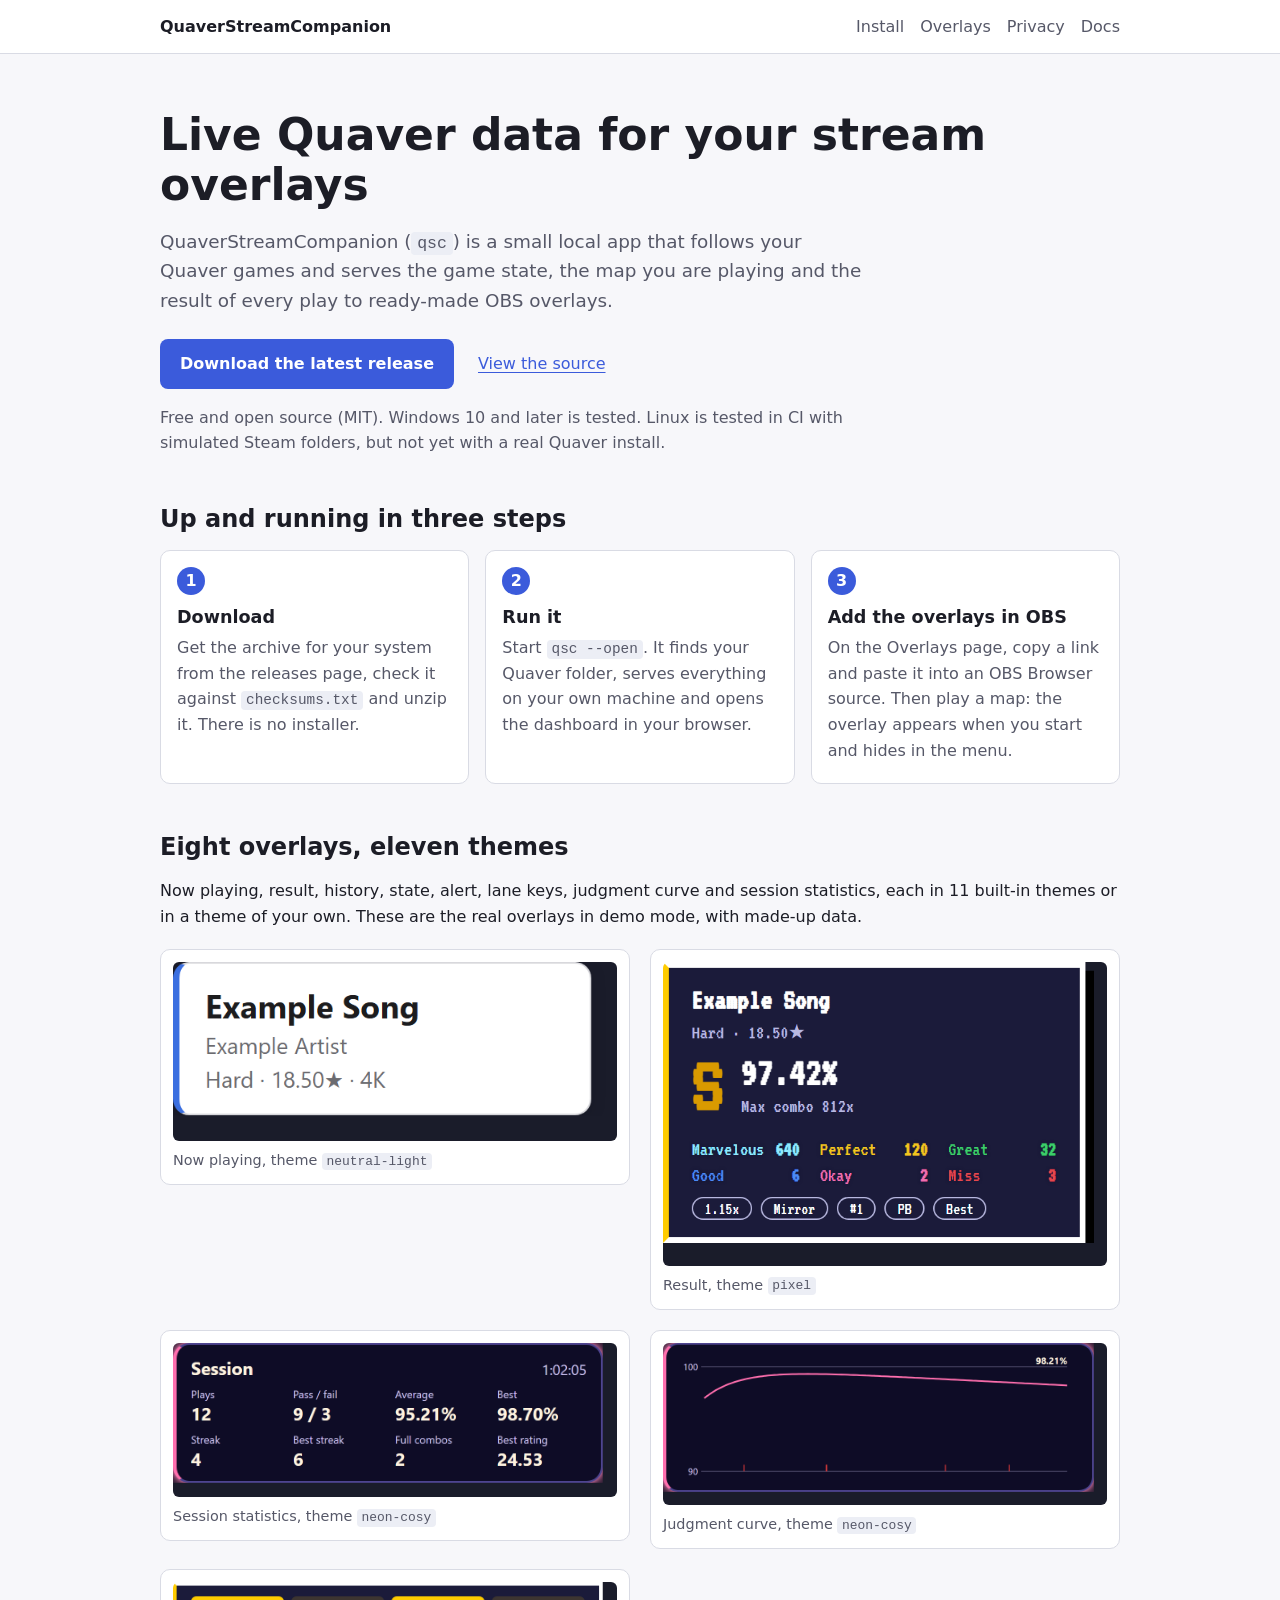
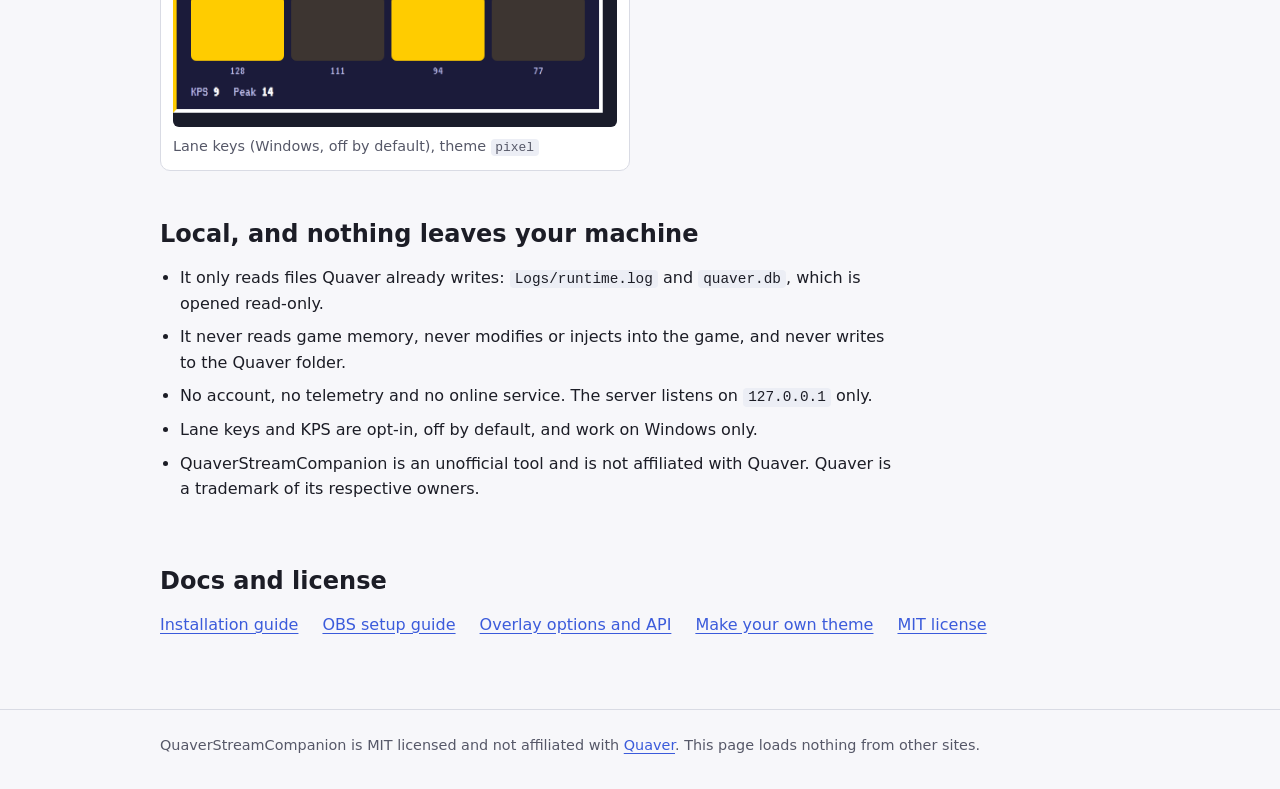
==== site/index.html @ 5524ccb4 "docs: add a landing page" ====
<!doctype html>
<html lang="en">
<head>
<meta charset="utf-8">
<meta name="viewport" content="width=device-width, initial-scale=1">
<meta name="color-scheme" content="light dark">
<title>QuaverStreamCompanion</title>
<meta name="description" content="Live Quaver data for your stream overlays, read from the files the game already writes. Local, no account, no telemetry.">
<link rel="icon" href="data:,">
<link rel="stylesheet" href="style.css">
</head>
<body>
<a class="skip" href="#main">Skip to the content</a>

<header class="top">
  <div class="wrap bar">
    <a class="brand" href="#top">QuaverStreamCompanion</a>
    <nav aria-label="Page sections">
      <a href="#install">Install</a>
      <a href="#overlays">Overlays</a>
      <a href="#privacy">Privacy</a>
      <a href="#docs">Docs</a>
    </nav>
  </div>
</header>

<main id="main">
  <section class="hero wrap" id="top">
    <h1>Live Quaver data for your stream overlays</h1>
    <p class="lead">QuaverStreamCompanion (<code>qsc</code>) is a small local app that follows your Quaver games and serves the game state, the map you are playing and the result of every play to ready-made OBS overlays.</p>
    <p class="actions">
      <a class="button" href="https://github.com/kushiemoon-dev/quaver-stream-companion/releases/latest">Download the latest release</a>
      <a href="https://github.com/kushiemoon-dev/quaver-stream-companion">View the source</a>
    </p>
    <p class="note">Free and open source (MIT). Windows 10 and later is tested. Linux is tested in CI with simulated Steam folders, but not yet with a real Quaver install.</p>
  </section>

  <section class="wrap" id="install" aria-labelledby="install-title">
    <h2 id="install-title">Up and running in three steps</h2>
    <ol class="steps">
      <li>
        <h3>Download</h3>
        <p>Get the archive for your system from the releases page, check it against <code>checksums.txt</code> and unzip it. There is no installer.</p>
      </li>
      <li>
        <h3>Run it</h3>
        <p>Start <code>qsc --open</code>. It finds your Quaver folder, serves everything on your own machine and opens the dashboard in your browser.</p>
      </li>
      <li>
        <h3>Add the overlays in OBS</h3>
        <p>On the Overlays page, copy a link and paste it into an OBS Browser source. Then play a map: the overlay appears when you start and hides in the menu.</p>
      </li>
    </ol>
  </section>

  <section class="wrap" id="overlays" aria-labelledby="overlays-title">
    <h2 id="overlays-title">Eight overlays, eleven themes</h2>
    <p>Now playing, result, history, state, alert, lane keys, judgment curve and session statistics, each in 11 built-in themes or in a theme of your own. These are the real overlays in demo mode, with made-up data.</p>
    <div class="gallery">
      <figure>
        <img src="img/now-playing-neutral-light.png" width="552" height="222" loading="lazy" alt="The now playing overlay in the neutral light theme: a white card with the song title Example Song, the artist Example Artist, and the line Hard, 18.50 stars, 4K.">
        <figcaption>Now playing, theme <code>neutral-light</code></figcaption>
      </figure>
      <figure>
        <img src="img/result-pixel.png" width="618" height="422" loading="lazy" alt="The result overlay in the pixel theme: grade S, accuracy 97.42 percent, max combo 812x, the count of each judgment and chips for rate, mod, rank, personal best and best.">
        <figcaption>Result, theme <code>pixel</code></figcaption>
      </figure>
      <figure>
        <img src="img/session-neon-cosy.png" width="992" height="346" loading="lazy" alt="The session overlay in the neon cosy theme: a dark violet card with 12 plays, 9 passes and 3 fails, average accuracy 95.21 percent, best accuracy 98.70 percent, streaks, full combos and best rating.">
        <figcaption>Session statistics, theme <code>neon-cosy</code></figcaption>
      </figure>
      <figure>
        <img src="img/curve-neon-cosy.png" width="1072" height="392" loading="lazy" alt="The judgment curve overlay in the neon cosy theme: a line chart of accuracy over the map with a dashed line at the average and the final value highlighted.">
        <figcaption>Judgment curve, theme <code>neon-cosy</code></figcaption>
      </figure>
      <figure>
        <img src="img/keys-pixel.png" width="992" height="324" loading="lazy" alt="The lane keys overlay in the pixel theme: four lane bars, two lit, with a press counter under each lane and the keys per second and peak values.">
        <figcaption>Lane keys (Windows, off by default), theme <code>pixel</code></figcaption>
      </figure>
    </div>
  </section>

  <section class="wrap" id="privacy" aria-labelledby="privacy-title">
    <h2 id="privacy-title">Local, and nothing leaves your machine</h2>
    <ul class="facts">
      <li>It only reads files Quaver already writes: <code>Logs/runtime.log</code> and <code>quaver.db</code>, which is opened read-only.</li>
      <li>It never reads game memory, never modifies or injects into the game, and never writes to the Quaver folder.</li>
      <li>No account, no telemetry and no online service. The server listens on <code>127.0.0.1</code> only.</li>
      <li>Lane keys and KPS are opt-in, off by default, and work on Windows only.</li>
      <li>QuaverStreamCompanion is an unofficial tool and is not affiliated with Quaver. Quaver is a trademark of its respective owners.</li>
    </ul>
  </section>

  <section class="wrap" id="docs" aria-labelledby="docs-title">
    <h2 id="docs-title">Docs and license</h2>
    <ul class="links">
      <li><a href="https://github.com/kushiemoon-dev/quaver-stream-companion/blob/main/docs/INSTALL.md">Installation guide</a></li>
      <li><a href="https://github.com/kushiemoon-dev/quaver-stream-companion/blob/main/docs/OBS.md">OBS setup guide</a></li>
      <li><a href="https://github.com/kushiemoon-dev/quaver-stream-companion/blob/main/docs/OVERLAYS.md">Overlay options and API</a></li>
      <li><a href="https://github.com/kushiemoon-dev/quaver-stream-companion/blob/main/docs/THEMES.md">Make your own theme</a></li>
      <li><a href="https://github.com/kushiemoon-dev/quaver-stream-companion/blob/main/LICENSE">MIT license</a></li>
    </ul>
  </section>
</main>

<footer class="foot">
  <div class="wrap">
    <p>QuaverStreamCompanion is MIT licensed and not affiliated with <a href="https://quavergame.com">Quaver</a>. This page loads nothing from other sites.</p>
  </div>
</footer>
</body>
</html>
---- site/style.css ----
:root {
  --bg: #f7f7fa;
  --surface: #ffffff;
  --text: #1c1d26;
  --muted: #565868;
  --line: #d9dbe4;
  --accent: #3b5bdb;
  --accent-text: #ffffff;
  --focus: #b45309;
  --code-bg: #eceef5;
}

@media (prefers-color-scheme: dark) {
  :root {
    --bg: #14151f;
    --surface: #1d1f2d;
    --text: #ececf3;
    --muted: #a9acc0;
    --line: #34374a;
    --accent: #8ea2ff;
    --accent-text: #11121a;
    --focus: #fbbf24;
    --code-bg: #272a3c;
  }
}

* { box-sizing: border-box; }

html { scroll-behavior: smooth; }

@media (prefers-reduced-motion: reduce) {
  html { scroll-behavior: auto; }
}

body {
  margin: 0;
  background: var(--bg);
  color: var(--text);
  font: 1rem/1.6 system-ui, -apple-system, "Segoe UI", Roboto, sans-serif;
}

.wrap {
  width: 100%;
  max-width: 62rem;
  margin: 0 auto;
  padding-left: 16px;
  padding-right: 16px;
}

a { color: var(--accent); text-underline-offset: 3px; }

a:focus-visible {
  outline: 3px solid var(--focus);
  outline-offset: 3px;
  border-radius: 4px;
}

code {
  background: var(--code-bg);
  border-radius: 4px;
  padding: 0.1em 0.35em;
  font: 0.9em ui-monospace, "Cascadia Mono", Consolas, monospace;
  overflow-wrap: anywhere;
}

.skip {
  position: absolute;
  left: 16px;
  top: -4rem;
  background: var(--surface);
  color: var(--text);
  padding: 0.5rem 0.75rem;
  border: 2px solid var(--accent);
  border-radius: 6px;
  z-index: 10;
}

.skip:focus { top: 8px; }

.top { border-bottom: 1px solid var(--line); background: var(--surface); }

.bar {
  display: flex;
  flex-wrap: wrap;
  align-items: center;
  justify-content: space-between;
  gap: 0.25rem 1.5rem;
  padding-top: 0.5rem;
  padding-bottom: 0.5rem;
}

.brand { color: var(--text); font-weight: 700; text-decoration: none; }

.top nav { display: flex; flex-wrap: wrap; gap: 0.25rem 1rem; }

.top nav a { color: var(--muted); text-decoration: none; padding: 0.35rem 0; }

.top nav a:hover { color: var(--text); text-decoration: underline; }

section { padding-top: 2.5rem; padding-bottom: 0.5rem; }

.hero { padding-top: 3.5rem; }

h1 { font-size: clamp(1.75rem, 6vw, 2.75rem); line-height: 1.15; margin: 0 0 1rem; }

h2 { font-size: 1.5rem; line-height: 1.25; margin: 0 0 0.75rem; }

h3 { font-size: 1.1rem; margin: 0 0 0.25rem; }

.lead { font-size: 1.15rem; max-width: 44rem; color: var(--muted); margin: 0 0 1.5rem; }

.actions { display: flex; flex-wrap: wrap; align-items: center; gap: 0.75rem 1.5rem; margin: 0 0 1rem; }

a.button {
  display: inline-block;
  background: var(--accent);
  color: var(--accent-text);
  font-weight: 700;
  text-decoration: none;
  padding: 0.75rem 1.25rem;
  border-radius: 8px;
}

a.button:hover { filter: brightness(1.1); }

.note { color: var(--muted); max-width: 44rem; margin: 0; }

.steps {
  list-style: none;
  counter-reset: step;
  display: grid;
  grid-template-columns: repeat(auto-fit, minmax(min(100%, 15rem), 1fr));
  gap: 1rem;
  padding: 0;
  margin: 1rem 0 0;
}

.steps li {
  counter-increment: step;
  background: var(--surface);
  border: 1px solid var(--line);
  border-radius: 10px;
  padding: 1rem 1rem 0.5rem;
}

.steps li::before {
  content: counter(step);
  display: inline-block;
  width: 1.75rem;
  height: 1.75rem;
  line-height: 1.75rem;
  text-align: center;
  font-weight: 700;
  border-radius: 50%;
  background: var(--accent);
  color: var(--accent-text);
  margin-bottom: 0.5rem;
}

.steps p { margin: 0 0 0.75rem; color: var(--muted); }

.gallery {
  display: grid;
  grid-template-columns: repeat(auto-fit, minmax(min(100%, 20rem), 1fr));
  gap: 1.25rem;
  margin: 1.25rem 0 0;
}

.gallery figure {
  margin: 0;
  align-self: start;
  background: var(--surface);
  border: 1px solid var(--line);
  border-radius: 10px;
  padding: 0.75rem;
}

.gallery img { display: block; width: 100%; height: auto; border-radius: 6px; }

.gallery figcaption { color: var(--muted); font-size: 0.9rem; padding-top: 0.5rem; }

.facts { padding-left: 1.25rem; max-width: 46rem; }

.facts li { margin-bottom: 0.5rem; }

.links { list-style: none; padding: 0; display: flex; flex-wrap: wrap; gap: 0.5rem 1.5rem; }

.foot { margin-top: 3rem; border-top: 1px solid var(--line); padding: 1.5rem 0 2rem; color: var(--muted); font-size: 0.9rem; }

.foot p { margin: 0; }
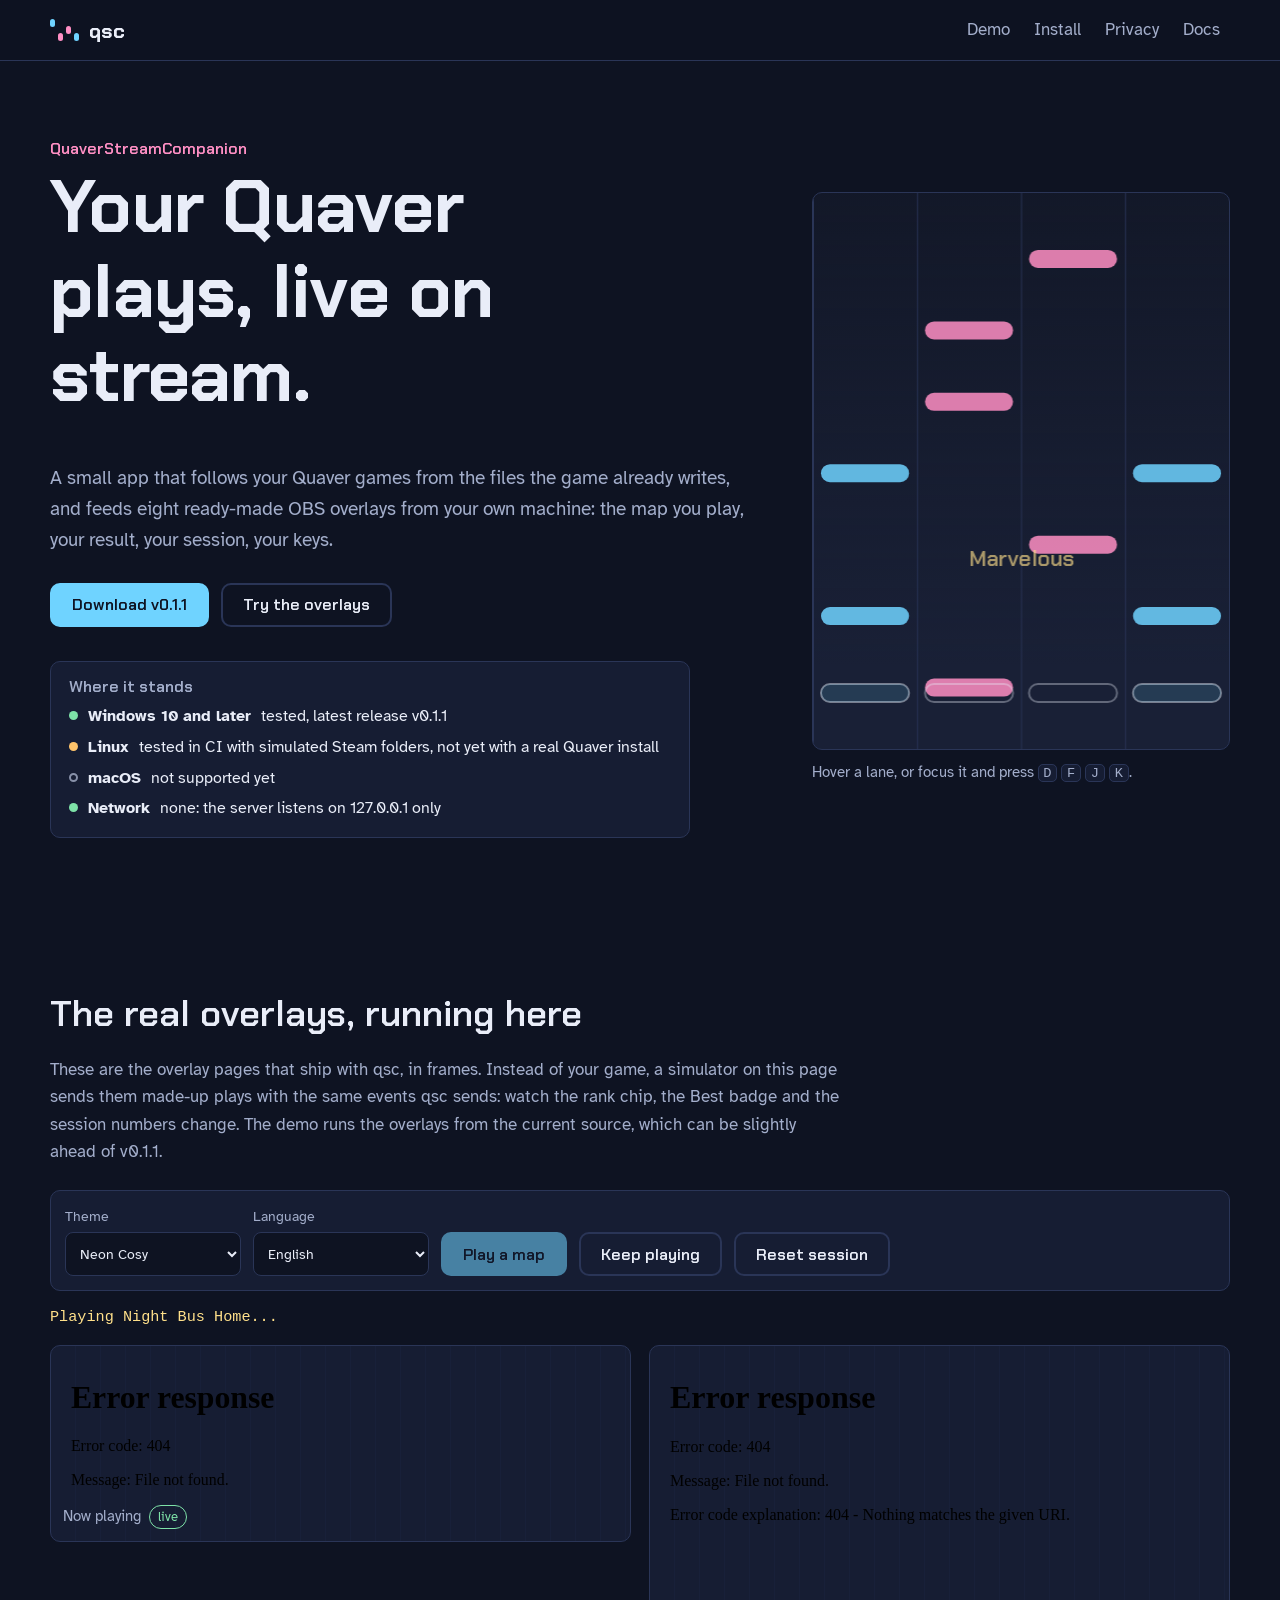
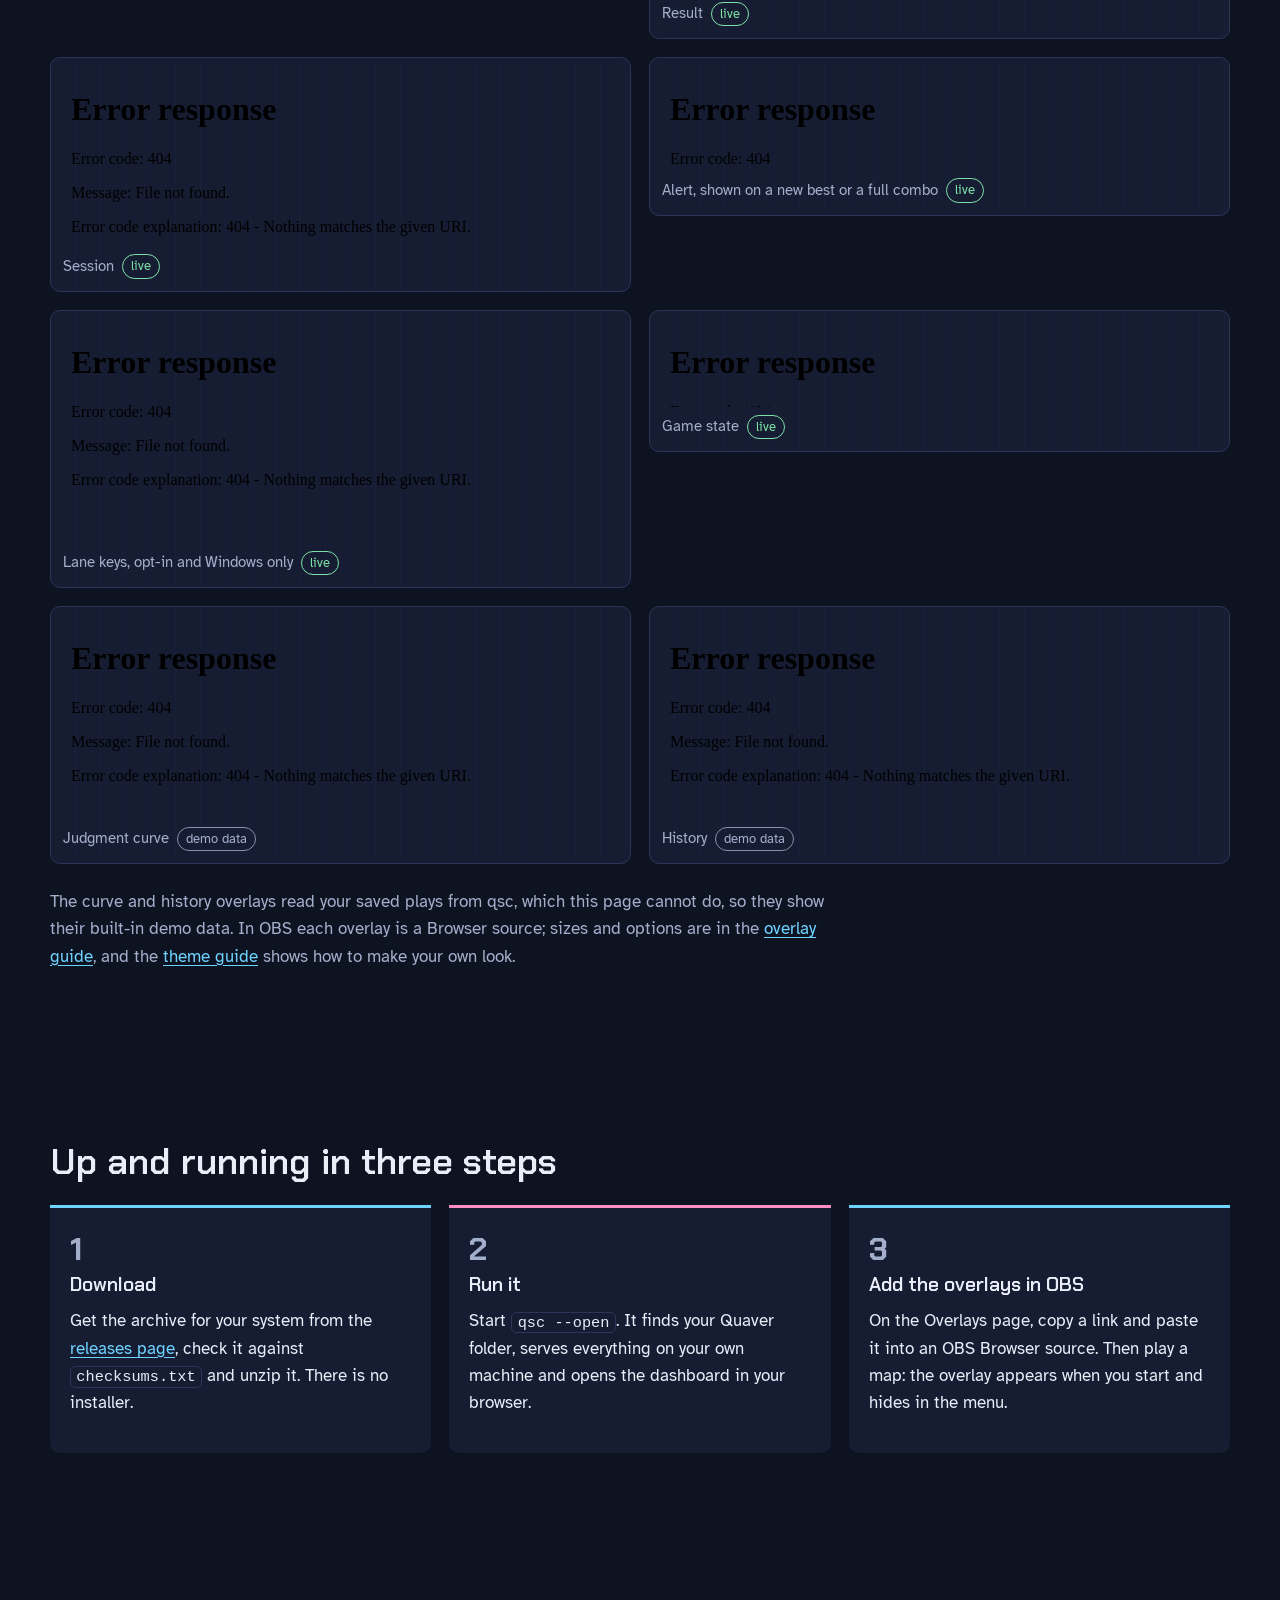
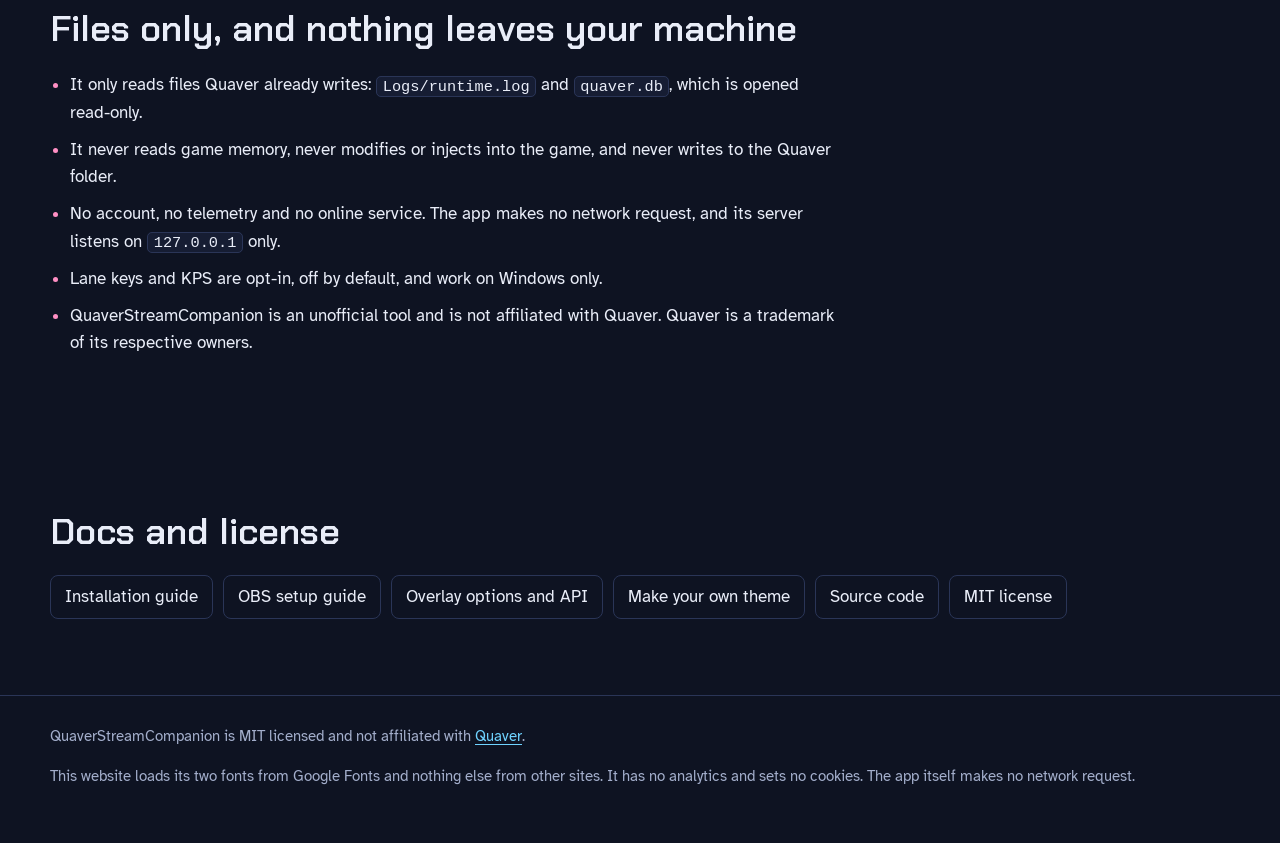
==== commit 259251f2: "docs: redesign the landing page with a live overlay demo" ====
--- a/site/index.html
+++ b/site/index.html
@@ -3,10 +3,14 @@
 <head>
 <meta charset="utf-8">
 <meta name="viewport" content="width=device-width, initial-scale=1">
-<meta name="color-scheme" content="light dark">
+<meta name="color-scheme" content="dark">
+<meta name="theme-color" content="#0e1322">
 <title>QuaverStreamCompanion</title>
 <meta name="description" content="Live Quaver data for your stream overlays, read from the files the game already writes. Local, no account, no telemetry.">
 <link rel="icon" href="data:,">
+<link rel="preconnect" href="https://fonts.googleapis.com">
+<link rel="preconnect" href="https://fonts.gstatic.com" crossorigin>
+<link rel="stylesheet" href="https://fonts.googleapis.com/css2?family=Atkinson+Hyperlegible:wght@400;700&amp;family=Chakra+Petch:wght@500;600;700&amp;display=swap">
 <link rel="stylesheet" href="style.css">
 </head>
 <body>
@@ -14,10 +18,10 @@
 
 <header class="top">
   <div class="wrap bar">
-    <a class="brand" href="#top">QuaverStreamCompanion</a>
+    <a class="brand" href="#top" aria-label="QuaverStreamCompanion, back to the top"><span class="mark" aria-hidden="true"><i></i><i></i><i></i><i></i></span>qsc</a>
     <nav aria-label="Page sections">
+      <a href="#demo">Demo</a>
       <a href="#install">Install</a>
-      <a href="#overlays">Overlays</a>
       <a href="#privacy">Privacy</a>
       <a href="#docs">Docs</a>
     </nav>
@@ -25,14 +29,98 @@
 </header>
 
 <main id="main">
-  <section class="hero wrap" id="top">
-    <h1>Live Quaver data for your stream overlays</h1>
-    <p class="lead">QuaverStreamCompanion (<code>qsc</code>) is a small local app that follows your Quaver games and serves the game state, the map you are playing and the result of every play to ready-made OBS overlays.</p>
-    <p class="actions">
-      <a class="button" href="https://github.com/kushiemoon-dev/quaver-stream-companion/releases/latest">Download the latest release</a>
-      <a href="https://github.com/kushiemoon-dev/quaver-stream-companion">View the source</a>
-    </p>
-    <p class="note">Free and open source (MIT). Windows 10 and later is tested. Linux is tested in CI with simulated Steam folders, but not yet with a real Quaver install.</p>
+  <section class="hero wrap" id="top" aria-labelledby="hero-title">
+    <div class="hero-text">
+      <p class="name">QuaverStreamCompanion</p>
+      <h1 id="hero-title">Your Quaver plays, live on stream.</h1>
+      <p class="lead">A small app that follows your Quaver games from the files the game already writes, and feeds eight ready-made OBS overlays from your own machine: the map you play, your result, your session, your keys.</p>
+      <p class="actions">
+        <a class="button" href="https://github.com/kushiemoon-dev/quaver-stream-companion/releases/latest">Download v0.1.1</a>
+        <a class="button ghost" href="#demo">Try the overlays</a>
+      </p>
+      <div class="board" role="group" aria-labelledby="board-title">
+        <h2 id="board-title">Where it stands</h2>
+        <ul>
+          <li><span class="dot ok" aria-hidden="true"></span><b>Windows 10 and later</b> tested, latest release v0.1.1</li>
+          <li><span class="dot warn" aria-hidden="true"></span><b>Linux</b> tested in CI with simulated Steam folders, not yet with a real Quaver install</li>
+          <li><span class="dot off" aria-hidden="true"></span><b>macOS</b> not supported yet</li>
+          <li><span class="dot ok" aria-hidden="true"></span><b>Network</b> none: the server listens on 127.0.0.1 only</li>
+        </ul>
+      </div>
+    </div>
+    <figure class="field">
+      <canvas id="lanes" width="360" height="520" tabindex="0" role="img" aria-label="Four Quaver style lanes with notes falling to a receptor line. Hover or tap a lane, or focus here and press D, F, J or K, to hit a note."></canvas>
+      <figcaption>Hover a lane, or focus it and press <kbd>D</kbd> <kbd>F</kbd> <kbd>J</kbd> <kbd>K</kbd>.</figcaption>
+    </figure>
+  </section>
+
+  <section class="wrap demo" id="demo" aria-labelledby="demo-title">
+    <h2 id="demo-title">The real overlays, running here</h2>
+    <p class="intro">These are the overlay pages that ship with qsc, in frames. Instead of your game, a simulator on this page sends them made-up plays with the same events qsc sends: watch the rank chip, the Best badge and the session numbers change. The demo runs the overlays from the current source, which can be slightly ahead of v0.1.1.</p>
+    <div class="controls" role="group" aria-label="Demo controls">
+      <label>Theme
+        <select id="theme">
+          <option value="neutral-light">Neutral Light</option>
+          <option value="neutral-dark">Neutral Dark</option>
+          <option value="catppuccin-mocha">Catppuccin Mocha</option>
+          <option value="catppuccin-latte">Catppuccin Latte</option>
+          <option value="tokyo-night">Tokyo Night</option>
+          <option value="dracula">Dracula</option>
+          <option value="nord">Nord</option>
+          <option value="gruvbox">Gruvbox</option>
+          <option value="rose-pine">Rose Pine</option>
+          <option value="pixel">Pixel</option>
+          <option value="neon-cosy" selected>Neon Cosy</option>
+        </select>
+      </label>
+      <label>Language
+        <select id="lang">
+          <option value="en" selected>English</option>
+          <option value="fr">Fran&#231;ais</option>
+          <option value="de">Deutsch</option>
+        </select>
+      </label>
+      <button type="button" id="play">Play a map</button>
+      <button type="button" id="auto" class="quiet" aria-pressed="false">Keep playing</button>
+      <button type="button" id="reset" class="quiet">Reset session</button>
+    </div>
+    <p id="sim-status" class="sim-status" role="status" aria-live="polite">Press Play a map, or scroll here and one play starts by itself.</p>
+
+    <div class="frames" id="demo-frames">
+      <figure class="ov wide" data-overlay="now-playing" data-live data-params="meta=1">
+        <div class="ov-box"><iframe title="Now playing overlay" src="/overlays/now-playing/?demo=1&amp;theme=neon-cosy&amp;meta=1" width="560" height="140" loading="lazy"></iframe></div>
+        <figcaption>Now playing <span class="tag live">live</span></figcaption>
+      </figure>
+      <figure class="ov" data-overlay="result" data-live>
+        <div class="ov-box"><iframe title="Result overlay" src="/overlays/result/?demo=1&amp;theme=neon-cosy" width="540" height="236" loading="lazy"></iframe></div>
+        <figcaption>Result <span class="tag live">live</span></figcaption>
+      </figure>
+      <figure class="ov" data-overlay="session" data-live>
+        <div class="ov-box"><iframe title="Session overlay" src="/overlays/session/?demo=1&amp;theme=neon-cosy" width="500" height="176" loading="lazy"></iframe></div>
+        <figcaption>Session <span class="tag live">live</span></figcaption>
+      </figure>
+      <figure class="ov" data-overlay="alert" data-live>
+        <div class="ov-box"><iframe title="Alert overlay" src="/overlays/alert/?demo=1&amp;theme=neon-cosy" width="540" height="100" loading="lazy"></iframe></div>
+        <figcaption>Alert, shown on a new best or a full combo <span class="tag live">live</span></figcaption>
+      </figure>
+      <figure class="ov" data-overlay="keys" data-live>
+        <div class="ov-box"><iframe title="Lane keys overlay" src="/overlays/keys/?demo=1&amp;theme=neon-cosy" width="500" height="220" loading="lazy"></iframe></div>
+        <figcaption>Lane keys, opt-in and Windows only <span class="tag live">live</span></figcaption>
+      </figure>
+      <figure class="ov" data-overlay="state" data-live>
+        <div class="ov-box"><iframe title="Game state overlay" src="/overlays/state/?demo=1&amp;theme=neon-cosy" width="300" height="84" loading="lazy"></iframe></div>
+        <figcaption>Game state <span class="tag live">live</span></figcaption>
+      </figure>
+      <figure class="ov" data-overlay="curve">
+        <div class="ov-box"><iframe title="Judgment curve overlay with demo data" src="/overlays/curve/?demo=1&amp;theme=neon-cosy" width="540" height="200" loading="lazy"></iframe></div>
+        <figcaption>Judgment curve <span class="tag">demo data</span></figcaption>
+      </figure>
+      <figure class="ov" data-overlay="history" data-params="best=1">
+        <div class="ov-box"><iframe title="History overlay with demo data" src="/overlays/history/?demo=1&amp;theme=neon-cosy&amp;best=1" width="540" height="200" loading="lazy"></iframe></div>
+        <figcaption>History <span class="tag">demo data</span></figcaption>
+      </figure>
+    </div>
+    <p class="aside">The curve and history overlays read your saved plays from qsc, which this page cannot do, so they show their built-in demo data. In OBS each overlay is a Browser source; sizes and options are in the <a href="https://github.com/kushiemoon-dev/quaver-stream-companion/blob/main/docs/OVERLAYS.md">overlay guide</a>, and the <a href="https://github.com/kushiemoon-dev/quaver-stream-companion/blob/main/docs/THEMES.md">theme guide</a> shows how to make your own look.</p>
   </section>
 
   <section class="wrap" id="install" aria-labelledby="install-title">
@@ -40,7 +128,7 @@
     <ol class="steps">
       <li>
         <h3>Download</h3>
-        <p>Get the archive for your system from the releases page, check it against <code>checksums.txt</code> and unzip it. There is no installer.</p>
+        <p>Get the archive for your system from the <a href="https://github.com/kushiemoon-dev/quaver-stream-companion/releases/latest">releases page</a>, check it against <code>checksums.txt</code> and unzip it. There is no installer.</p>
       </li>
       <li>
         <h3>Run it</h3>
@@ -53,39 +141,12 @@
     </ol>
   </section>
 
-  <section class="wrap" id="overlays" aria-labelledby="overlays-title">
-    <h2 id="overlays-title">Eight overlays, eleven themes</h2>
-    <p>Now playing, result, history, state, alert, lane keys, judgment curve and session statistics, each in 11 built-in themes or in a theme of your own. These are the real overlays in demo mode, with made-up data.</p>
-    <div class="gallery">
-      <figure>
-        <img src="img/now-playing-neutral-light.png" width="552" height="222" loading="lazy" alt="The now playing overlay in the neutral light theme: a white card with the song title Example Song, the artist Example Artist, and the line Hard, 18.50 stars, 4K.">
-        <figcaption>Now playing, theme <code>neutral-light</code></figcaption>
-      </figure>
-      <figure>
-        <img src="img/result-pixel.png" width="618" height="422" loading="lazy" alt="The result overlay in the pixel theme: grade S, accuracy 97.42 percent, max combo 812x, the count of each judgment and chips for rate, mod, rank, personal best and best.">
-        <figcaption>Result, theme <code>pixel</code></figcaption>
-      </figure>
-      <figure>
-        <img src="img/session-neon-cosy.png" width="992" height="346" loading="lazy" alt="The session overlay in the neon cosy theme: a dark violet card with 12 plays, 9 passes and 3 fails, average accuracy 95.21 percent, best accuracy 98.70 percent, streaks, full combos and best rating.">
-        <figcaption>Session statistics, theme <code>neon-cosy</code></figcaption>
-      </figure>
-      <figure>
-        <img src="img/curve-neon-cosy.png" width="1072" height="392" loading="lazy" alt="The judgment curve overlay in the neon cosy theme: a line chart of accuracy over the map with a dashed line at the average and the final value highlighted.">
-        <figcaption>Judgment curve, theme <code>neon-cosy</code></figcaption>
-      </figure>
-      <figure>
-        <img src="img/keys-pixel.png" width="992" height="324" loading="lazy" alt="The lane keys overlay in the pixel theme: four lane bars, two lit, with a press counter under each lane and the keys per second and peak values.">
-        <figcaption>Lane keys (Windows, off by default), theme <code>pixel</code></figcaption>
-      </figure>
-    </div>
-  </section>
-
   <section class="wrap" id="privacy" aria-labelledby="privacy-title">
-    <h2 id="privacy-title">Local, and nothing leaves your machine</h2>
+    <h2 id="privacy-title">Files only, and nothing leaves your machine</h2>
     <ul class="facts">
       <li>It only reads files Quaver already writes: <code>Logs/runtime.log</code> and <code>quaver.db</code>, which is opened read-only.</li>
       <li>It never reads game memory, never modifies or injects into the game, and never writes to the Quaver folder.</li>
-      <li>No account, no telemetry and no online service. The server listens on <code>127.0.0.1</code> only.</li>
+      <li>No account, no telemetry and no online service. The app makes no network request, and its server listens on <code>127.0.0.1</code> only.</li>
       <li>Lane keys and KPS are opt-in, off by default, and work on Windows only.</li>
       <li>QuaverStreamCompanion is an unofficial tool and is not affiliated with Quaver. Quaver is a trademark of its respective owners.</li>
     </ul>
@@ -98,6 +159,7 @@
       <li><a href="https://github.com/kushiemoon-dev/quaver-stream-companion/blob/main/docs/OBS.md">OBS setup guide</a></li>
       <li><a href="https://github.com/kushiemoon-dev/quaver-stream-companion/blob/main/docs/OVERLAYS.md">Overlay options and API</a></li>
       <li><a href="https://github.com/kushiemoon-dev/quaver-stream-companion/blob/main/docs/THEMES.md">Make your own theme</a></li>
+      <li><a href="https://github.com/kushiemoon-dev/quaver-stream-companion">Source code</a></li>
       <li><a href="https://github.com/kushiemoon-dev/quaver-stream-companion/blob/main/LICENSE">MIT license</a></li>
     </ul>
   </section>
@@ -105,8 +167,12 @@
 
 <footer class="foot">
   <div class="wrap">
-    <p>QuaverStreamCompanion is MIT licensed and not affiliated with <a href="https://quavergame.com">Quaver</a>. This page loads nothing from other sites.</p>
+    <p>QuaverStreamCompanion is MIT licensed and not affiliated with <a href="https://quavergame.com">Quaver</a>.</p>
+    <p>This website loads its two fonts from Google Fonts and nothing else from other sites. It has no analytics and sets no cookies. The app itself makes no network request.</p>
   </div>
 </footer>
+<script src="sim.js"></script>
+<script src="demo.js"></script>
+<script src="lanes.js"></script>
 </body>
 </html>
--- a/site/style.css
+++ b/site/style.css
@@ -1,190 +1,122 @@
+/* Dark only on purpose: the page is a dark playfield, like the game. */
 :root {
-  --bg: #f7f7fa;
-  --surface: #ffffff;
-  --text: #1c1d26;
-  --muted: #565868;
-  --line: #d9dbe4;
-  --accent: #3b5bdb;
-  --accent-text: #ffffff;
-  --focus: #b45309;
-  --code-bg: #eceef5;
-}
-
-@media (prefers-color-scheme: dark) {
-  :root {
-    --bg: #14151f;
-    --surface: #1d1f2d;
-    --text: #ececf3;
-    --muted: #a9acc0;
-    --line: #34374a;
-    --accent: #8ea2ff;
-    --accent-text: #11121a;
-    --focus: #fbbf24;
-    --code-bg: #272a3c;
-  }
+  color-scheme: dark;
+  --ink: #0e1322;
+  --stage: #161d33;
+  --lane: #2a3557;
+  --text: #e9edf8;
+  --muted: #a3aecb;
+  --note-a: #6fd3ff;
+  --note-b: #ff8fc4;
+  --marv: #ffe08a;
+  --ok: #7ee2a8;
+  --warn: #ffc46b;
+  --off: #8790a8;
+  --display: "Chakra Petch", "Segoe UI", sans-serif;
+  --body: "Atkinson Hyperlegible", "Segoe UI", system-ui, sans-serif;
+  --mono: ui-monospace, "Cascadia Mono", Consolas, monospace;
+  --radius: 10px;
 }
 
 * { box-sizing: border-box; }
-
 html { scroll-behavior: smooth; }
-
-@media (prefers-reduced-motion: reduce) {
-  html { scroll-behavior: auto; }
-}
-
+@media (prefers-reduced-motion: reduce) { html { scroll-behavior: auto; } }
 body {
   margin: 0;
-  background: var(--bg);
+  background: var(--ink);
   color: var(--text);
-  font: 1rem/1.6 system-ui, -apple-system, "Segoe UI", Roboto, sans-serif;
+  font: 400 1.0625rem/1.6 var(--body);
+  overflow-x: hidden;
 }
+h1, h2, h3 { font-family: var(--display); line-height: 1.15; margin: 0 0 0.6em; }
+h2 { font-size: clamp(1.6rem, 1.2rem + 1.6vw, 2.3rem); font-weight: 600; }
+h3 { font-size: 1.2rem; font-weight: 600; }
+p { margin: 0 0 1em; }
+a { color: var(--note-a); text-underline-offset: 3px; }
+a:hover { color: var(--text); }
+code, kbd { font-family: var(--mono); font-size: 0.9em; background: var(--stage); border: 1px solid var(--lane); border-radius: 5px; padding: 0.05em 0.35em; }
+:focus-visible { outline: 3px solid var(--marv); outline-offset: 3px; }
 
-.wrap {
-  width: 100%;
-  max-width: 62rem;
-  margin: 0 auto;
-  padding-left: 16px;
-  padding-right: 16px;
+.wrap { width: min(1180px, 100% - 32px); margin-inline: auto; }
+section.wrap { padding-block: clamp(3rem, 6vw, 5.5rem); }
+.skip { position: absolute; left: 16px; top: -60px; background: var(--marv); color: var(--ink); padding: 8px 12px; border-radius: 6px; z-index: 10; }
+.skip:focus { top: 12px; }
+
+.top { position: sticky; top: 0; z-index: 5; background: rgba(14, 19, 34, 0.88); backdrop-filter: blur(8px); border-bottom: 1px solid var(--lane); }
+.bar { display: flex; align-items: center; justify-content: space-between; gap: 16px; min-height: 60px; flex-wrap: wrap; }
+.brand { display: inline-flex; align-items: center; gap: 10px; font: 700 1.3rem var(--display); color: var(--text); text-decoration: none; }
+.mark { display: inline-grid; grid-template-columns: repeat(4, 5px); gap: 3px; align-items: end; height: 22px; }
+.mark i { display: block; height: 8px; border-radius: 3px; background: var(--note-a); }
+.mark i:nth-child(2), .mark i:nth-child(3) { background: var(--note-b); }
+.mark i:nth-child(1) { margin-bottom: 14px; }
+.mark i:nth-child(3) { margin-bottom: 7px; }
+nav { display: flex; gap: 4px; flex-wrap: wrap; }
+nav a { color: var(--muted); text-decoration: none; padding: 6px 10px; border-radius: 6px; }
+nav a:hover { color: var(--text); background: var(--stage); }
+
+.hero { display: grid; grid-template-columns: minmax(0, 1.25fr) minmax(0, 0.75fr); gap: clamp(24px, 5vw, 72px); align-items: center; }
+.name { font: 600 1rem var(--display); color: var(--note-b); margin-bottom: 0.4em; }
+h1 { font-size: clamp(2.4rem, 1.4rem + 4.2vw, 4.6rem); font-weight: 700; letter-spacing: -0.01em; max-width: 13ch; }
+.lead { font-size: 1.2rem; color: var(--muted); max-width: 58ch; }
+.actions { display: flex; flex-wrap: wrap; gap: 12px; margin: 1.6em 0 2em; }
+.button, button {
+  display: inline-flex; align-items: center; min-height: 44px; padding: 0 20px;
+  font: 600 1rem var(--display); border-radius: var(--radius); cursor: pointer; text-decoration: none;
+  background: var(--note-a); color: var(--ink); border: 2px solid var(--note-a);
 }
+.button:hover, button:hover { background: var(--text); border-color: var(--text); color: var(--ink); }
+.button.ghost, button.quiet { background: transparent; color: var(--text); border-color: var(--lane); }
+.button.ghost:hover, button.quiet:hover { border-color: var(--text); background: transparent; color: var(--text); }
+button:disabled { opacity: 0.55; cursor: progress; }
+button[aria-pressed="true"], button.quiet[aria-pressed="true"] { color: var(--ink); background: var(--note-b); border-color: var(--note-b); }
 
-a { color: var(--accent); text-underline-offset: 3px; }
+.board { border: 1px solid var(--lane); border-radius: var(--radius); padding: 16px 18px; background: var(--stage); max-width: 640px; }
+.board h2 { font-size: 1rem; color: var(--muted); margin-bottom: 0.5em; }
+.board ul { list-style: none; margin: 0; padding: 0; display: grid; gap: 6px; font-size: 0.97rem; }
+.board li { display: flex; gap: 10px; align-items: baseline; }
+.board b { font-weight: 700; white-space: nowrap; }
+.dot { flex: none; width: 9px; height: 9px; border-radius: 50%; transform: translateY(-1px); }
+.dot.ok { background: var(--ok); }
+.dot.warn { background: var(--warn); }
+.dot.off { background: transparent; border: 2px solid var(--off); }
 
-a:focus-visible {
-  outline: 3px solid var(--focus);
-  outline-offset: 3px;
-  border-radius: 4px;
+.field { margin: 0; }
+#lanes {
+  display: block; width: 100%; height: clamp(320px, 62vh, 560px);
+  background: linear-gradient(180deg, rgba(22, 29, 51, 0.2), var(--stage) 85%);
+  border: 1px solid var(--lane); border-radius: var(--radius); cursor: crosshair; touch-action: manipulation;
 }
+.field figcaption { margin-top: 10px; color: var(--muted); font-size: 0.95rem; }
 
-code {
-  background: var(--code-bg);
-  border-radius: 4px;
-  padding: 0.1em 0.35em;
-  font: 0.9em ui-monospace, "Cascadia Mono", Consolas, monospace;
-  overflow-wrap: anywhere;
+.intro { color: var(--muted); max-width: 72ch; }
+.controls { display: flex; flex-wrap: wrap; align-items: end; gap: 12px; padding: 14px; margin: 1.5em 0 0.8em; background: var(--stage); border: 1px solid var(--lane); border-radius: var(--radius); }
+.controls label { display: grid; gap: 4px; font-size: 0.9rem; color: var(--muted); }
+select { min-height: 44px; min-width: 11rem; padding: 0 10px; font: inherit; color: var(--text); background: var(--ink); border: 1px solid var(--lane); border-radius: 8px; }
+.sim-status { min-height: 1.6em; font-family: var(--mono); font-size: 0.95rem; color: var(--marv); }
+
+.frames { display: grid; align-items: start; grid-template-columns: repeat(auto-fill, minmax(min(100%, 440px), 1fr)); gap: 18px; }
+.ov { margin: 0; padding: 12px; border: 1px solid var(--lane); border-radius: var(--radius);
+  background: repeating-linear-gradient(90deg, var(--stage) 0 24px, #182039 24px 25px); }
+.ov-box { position: relative; overflow: hidden; min-height: 40px; }
+.ov iframe { display: block; border: 0; color-scheme: light; transform-origin: 0 0; background: transparent; max-width: none; }
+.ov figcaption { margin-top: 8px; font-size: 0.92rem; color: var(--muted); display: flex; flex-wrap: wrap; gap: 8px; align-items: center; }
+.tag { font-size: 0.8rem; padding: 1px 8px; border-radius: 99px; border: 1px solid var(--off); color: var(--muted); }
+.tag.live { border-color: var(--ok); color: var(--ok); }
+.aside { margin-top: 1.4em; color: var(--muted); max-width: 72ch; }
+
+.steps { list-style: none; counter-reset: step; margin: 0; padding: 0; display: grid; grid-template-columns: repeat(auto-fit, minmax(min(100%, 280px), 1fr)); gap: 18px; }
+.steps li { counter-increment: step; padding: 20px; border-top: 3px solid var(--note-a); background: var(--stage); border-radius: 0 0 var(--radius) var(--radius); }
+.steps li:nth-child(2) { border-top-color: var(--note-b); }
+.steps li::before { content: counter(step); display: block; font: 700 2rem var(--display); color: var(--muted); margin-bottom: 4px; }
+.facts { margin: 0; padding-left: 1.2em; max-width: 72ch; display: grid; gap: 10px; }
+.facts li::marker { color: var(--note-b); }
+.links { list-style: none; margin: 0; padding: 0; display: flex; flex-wrap: wrap; gap: 10px; }
+.links a { display: inline-flex; min-height: 44px; align-items: center; padding: 0 14px; border: 1px solid var(--lane); border-radius: 8px; text-decoration: none; color: var(--text); }
+.links a:hover { border-color: var(--note-a); }
+
+.foot { border-top: 1px solid var(--lane); padding: 28px 0 40px; color: var(--muted); font-size: 0.95rem; }
+
+@media (max-width: 860px) {
+  .hero { grid-template-columns: 1fr; }
+  #lanes { height: 300px; }
 }
-
-.skip {
-  position: absolute;
-  left: 16px;
-  top: -4rem;
-  background: var(--surface);
-  color: var(--text);
-  padding: 0.5rem 0.75rem;
-  border: 2px solid var(--accent);
-  border-radius: 6px;
-  z-index: 10;
-}
-
-.skip:focus { top: 8px; }
-
-.top { border-bottom: 1px solid var(--line); background: var(--surface); }
-
-.bar {
-  display: flex;
-  flex-wrap: wrap;
-  align-items: center;
-  justify-content: space-between;
-  gap: 0.25rem 1.5rem;
-  padding-top: 0.5rem;
-  padding-bottom: 0.5rem;
-}
-
-.brand { color: var(--text); font-weight: 700; text-decoration: none; }
-
-.top nav { display: flex; flex-wrap: wrap; gap: 0.25rem 1rem; }
-
-.top nav a { color: var(--muted); text-decoration: none; padding: 0.35rem 0; }
-
-.top nav a:hover { color: var(--text); text-decoration: underline; }
-
-section { padding-top: 2.5rem; padding-bottom: 0.5rem; }
-
-.hero { padding-top: 3.5rem; }
-
-h1 { font-size: clamp(1.75rem, 6vw, 2.75rem); line-height: 1.15; margin: 0 0 1rem; }
-
-h2 { font-size: 1.5rem; line-height: 1.25; margin: 0 0 0.75rem; }
-
-h3 { font-size: 1.1rem; margin: 0 0 0.25rem; }
-
-.lead { font-size: 1.15rem; max-width: 44rem; color: var(--muted); margin: 0 0 1.5rem; }
-
-.actions { display: flex; flex-wrap: wrap; align-items: center; gap: 0.75rem 1.5rem; margin: 0 0 1rem; }
-
-a.button {
-  display: inline-block;
-  background: var(--accent);
-  color: var(--accent-text);
-  font-weight: 700;
-  text-decoration: none;
-  padding: 0.75rem 1.25rem;
-  border-radius: 8px;
-}
-
-a.button:hover { filter: brightness(1.1); }
-
-.note { color: var(--muted); max-width: 44rem; margin: 0; }
-
-.steps {
-  list-style: none;
-  counter-reset: step;
-  display: grid;
-  grid-template-columns: repeat(auto-fit, minmax(min(100%, 15rem), 1fr));
-  gap: 1rem;
-  padding: 0;
-  margin: 1rem 0 0;
-}
-
-.steps li {
-  counter-increment: step;
-  background: var(--surface);
-  border: 1px solid var(--line);
-  border-radius: 10px;
-  padding: 1rem 1rem 0.5rem;
-}
-
-.steps li::before {
-  content: counter(step);
-  display: inline-block;
-  width: 1.75rem;
-  height: 1.75rem;
-  line-height: 1.75rem;
-  text-align: center;
-  font-weight: 700;
-  border-radius: 50%;
-  background: var(--accent);
-  color: var(--accent-text);
-  margin-bottom: 0.5rem;
-}
-
-.steps p { margin: 0 0 0.75rem; color: var(--muted); }
-
-.gallery {
-  display: grid;
-  grid-template-columns: repeat(auto-fit, minmax(min(100%, 20rem), 1fr));
-  gap: 1.25rem;
-  margin: 1.25rem 0 0;
-}
-
-.gallery figure {
-  margin: 0;
-  align-self: start;
-  background: var(--surface);
-  border: 1px solid var(--line);
-  border-radius: 10px;
-  padding: 0.75rem;
-}
-
-.gallery img { display: block; width: 100%; height: auto; border-radius: 6px; }
-
-.gallery figcaption { color: var(--muted); font-size: 0.9rem; padding-top: 0.5rem; }
-
-.facts { padding-left: 1.25rem; max-width: 46rem; }
-
-.facts li { margin-bottom: 0.5rem; }
-
-.links { list-style: none; padding: 0; display: flex; flex-wrap: wrap; gap: 0.5rem 1.5rem; }
-
-.foot { margin-top: 3rem; border-top: 1px solid var(--line); padding: 1.5rem 0 2rem; color: var(--muted); font-size: 0.9rem; }
-
-.foot p { margin: 0; }
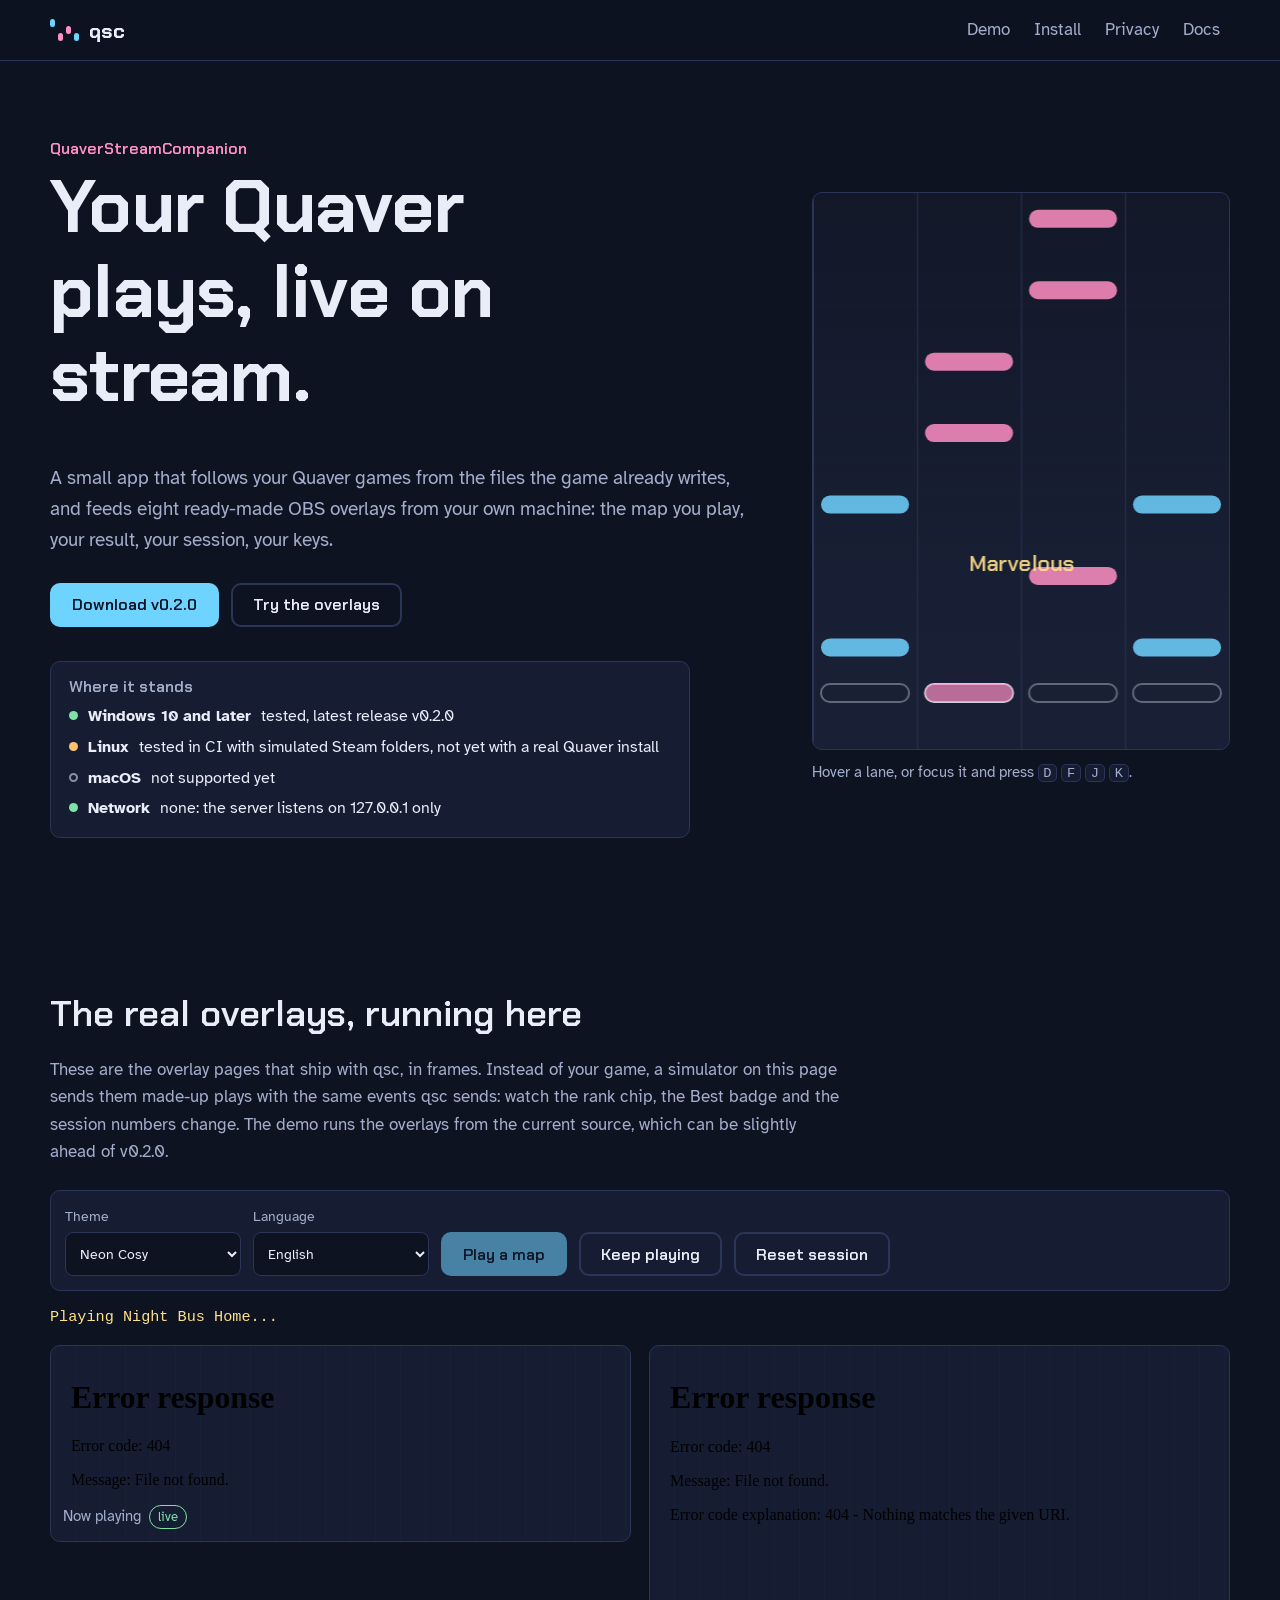
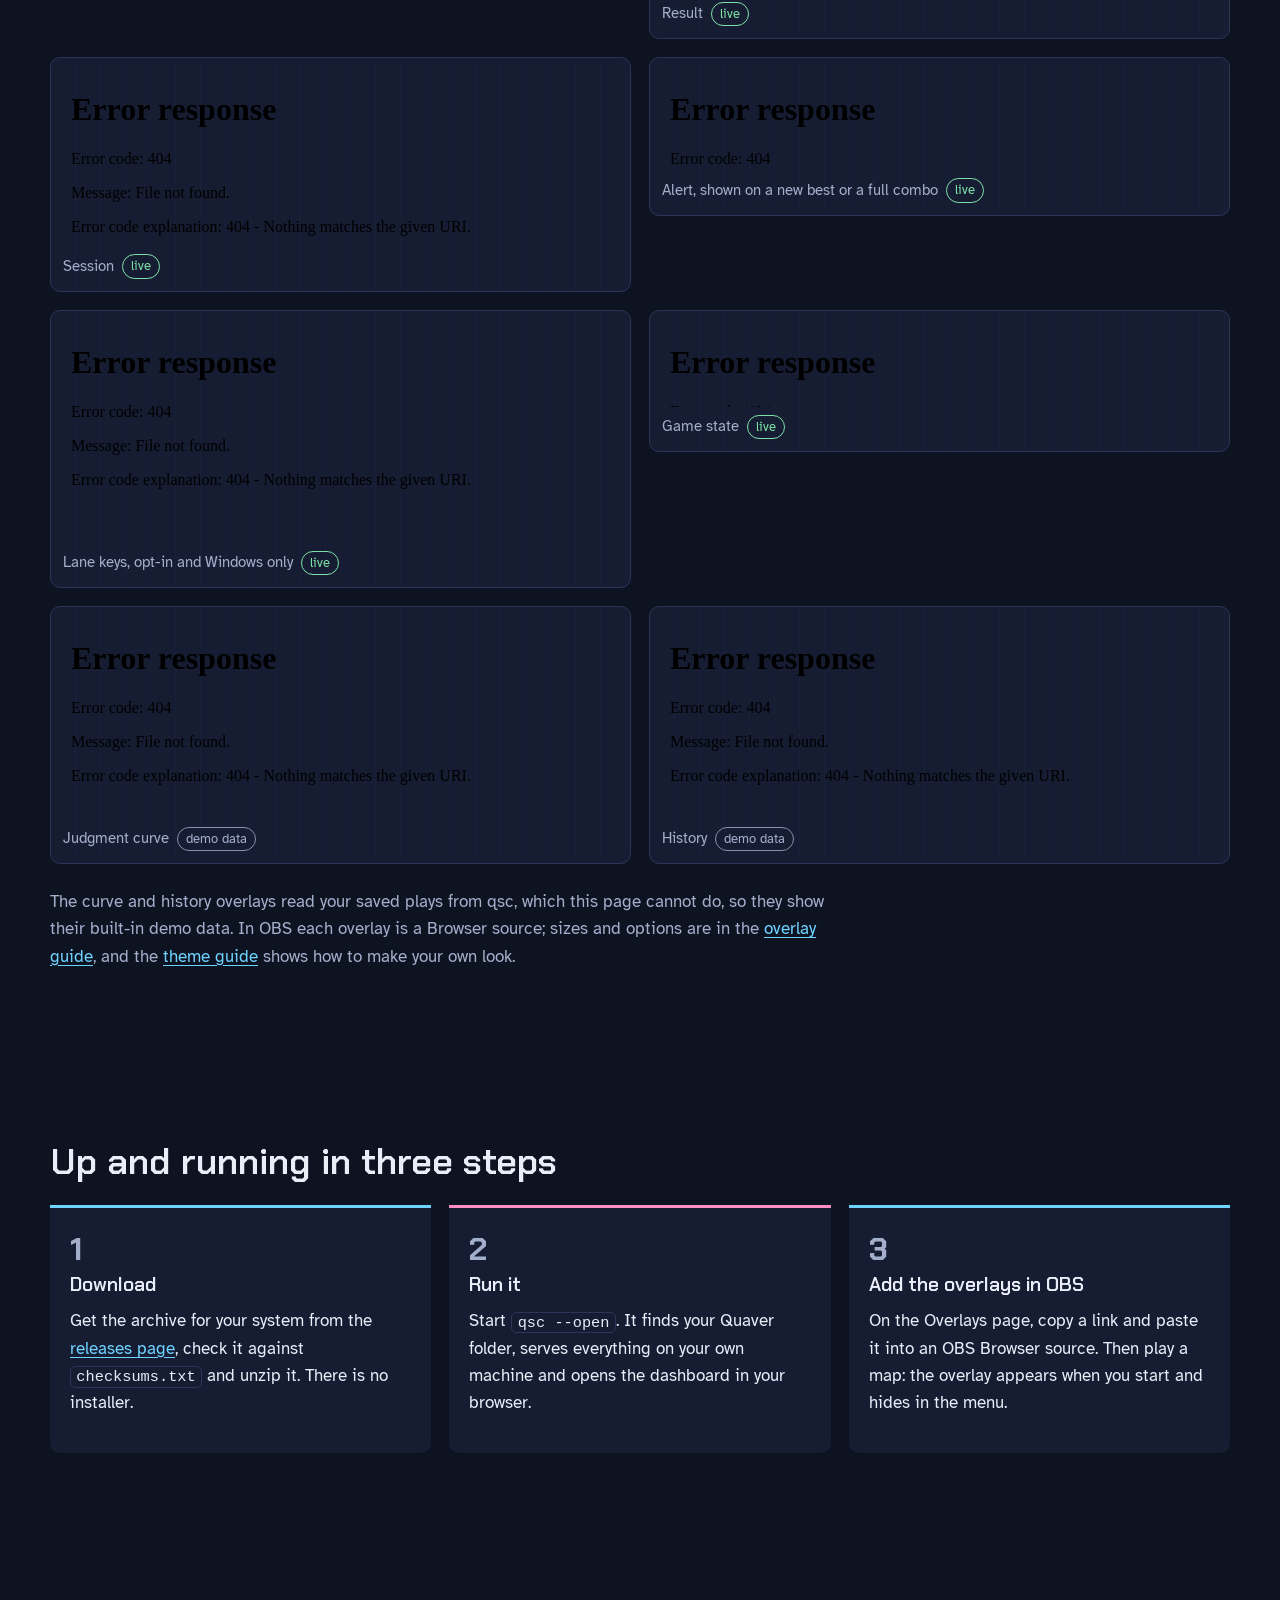
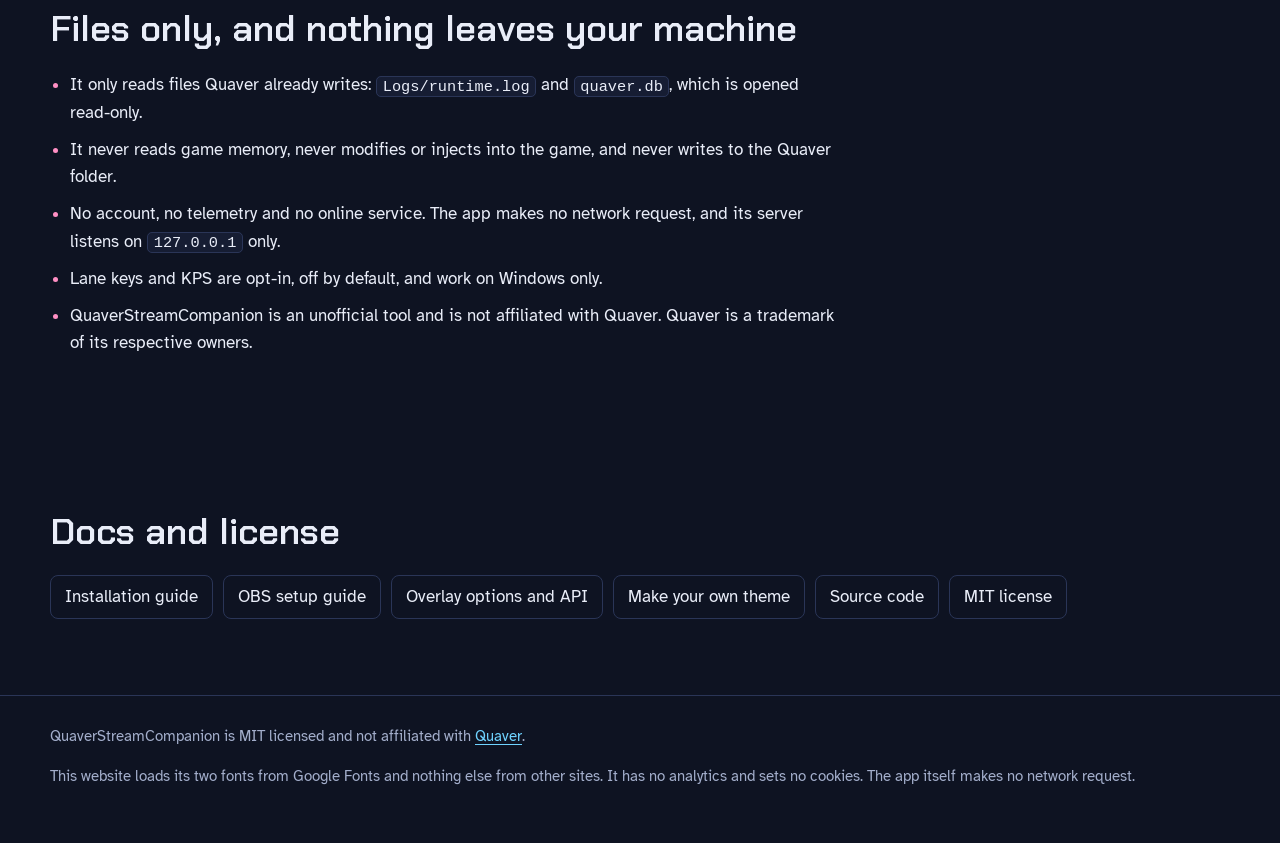
==== commit 02bbec3a: "docs: prepare the 0.2.0 release" ====
--- a/site/index.html
+++ b/site/index.html
@@ -35,13 +35,13 @@
       <h1 id="hero-title">Your Quaver plays, live on stream.</h1>
       <p class="lead">A small app that follows your Quaver games from the files the game already writes, and feeds eight ready-made OBS overlays from your own machine: the map you play, your result, your session, your keys.</p>
       <p class="actions">
-        <a class="button" href="https://github.com/kushiemoon-dev/quaver-stream-companion/releases/latest">Download v0.1.1</a>
+        <a class="button" href="https://github.com/kushiemoon-dev/quaver-stream-companion/releases/latest">Download v0.2.0</a>
         <a class="button ghost" href="#demo">Try the overlays</a>
       </p>
       <div class="board" role="group" aria-labelledby="board-title">
         <h2 id="board-title">Where it stands</h2>
         <ul>
-          <li><span class="dot ok" aria-hidden="true"></span><b>Windows 10 and later</b> tested, latest release v0.1.1</li>
+          <li><span class="dot ok" aria-hidden="true"></span><b>Windows 10 and later</b> tested, latest release v0.2.0</li>
           <li><span class="dot warn" aria-hidden="true"></span><b>Linux</b> tested in CI with simulated Steam folders, not yet with a real Quaver install</li>
           <li><span class="dot off" aria-hidden="true"></span><b>macOS</b> not supported yet</li>
           <li><span class="dot ok" aria-hidden="true"></span><b>Network</b> none: the server listens on 127.0.0.1 only</li>
@@ -56,7 +56,7 @@
 
   <section class="wrap demo" id="demo" aria-labelledby="demo-title">
     <h2 id="demo-title">The real overlays, running here</h2>
-    <p class="intro">These are the overlay pages that ship with qsc, in frames. Instead of your game, a simulator on this page sends them made-up plays with the same events qsc sends: watch the rank chip, the Best badge and the session numbers change. The demo runs the overlays from the current source, which can be slightly ahead of v0.1.1.</p>
+    <p class="intro">These are the overlay pages that ship with qsc, in frames. Instead of your game, a simulator on this page sends them made-up plays with the same events qsc sends: watch the rank chip, the Best badge and the session numbers change. The demo runs the overlays from the current source, which can be slightly ahead of v0.2.0.</p>
     <div class="controls" role="group" aria-label="Demo controls">
       <label>Theme
         <select id="theme">
